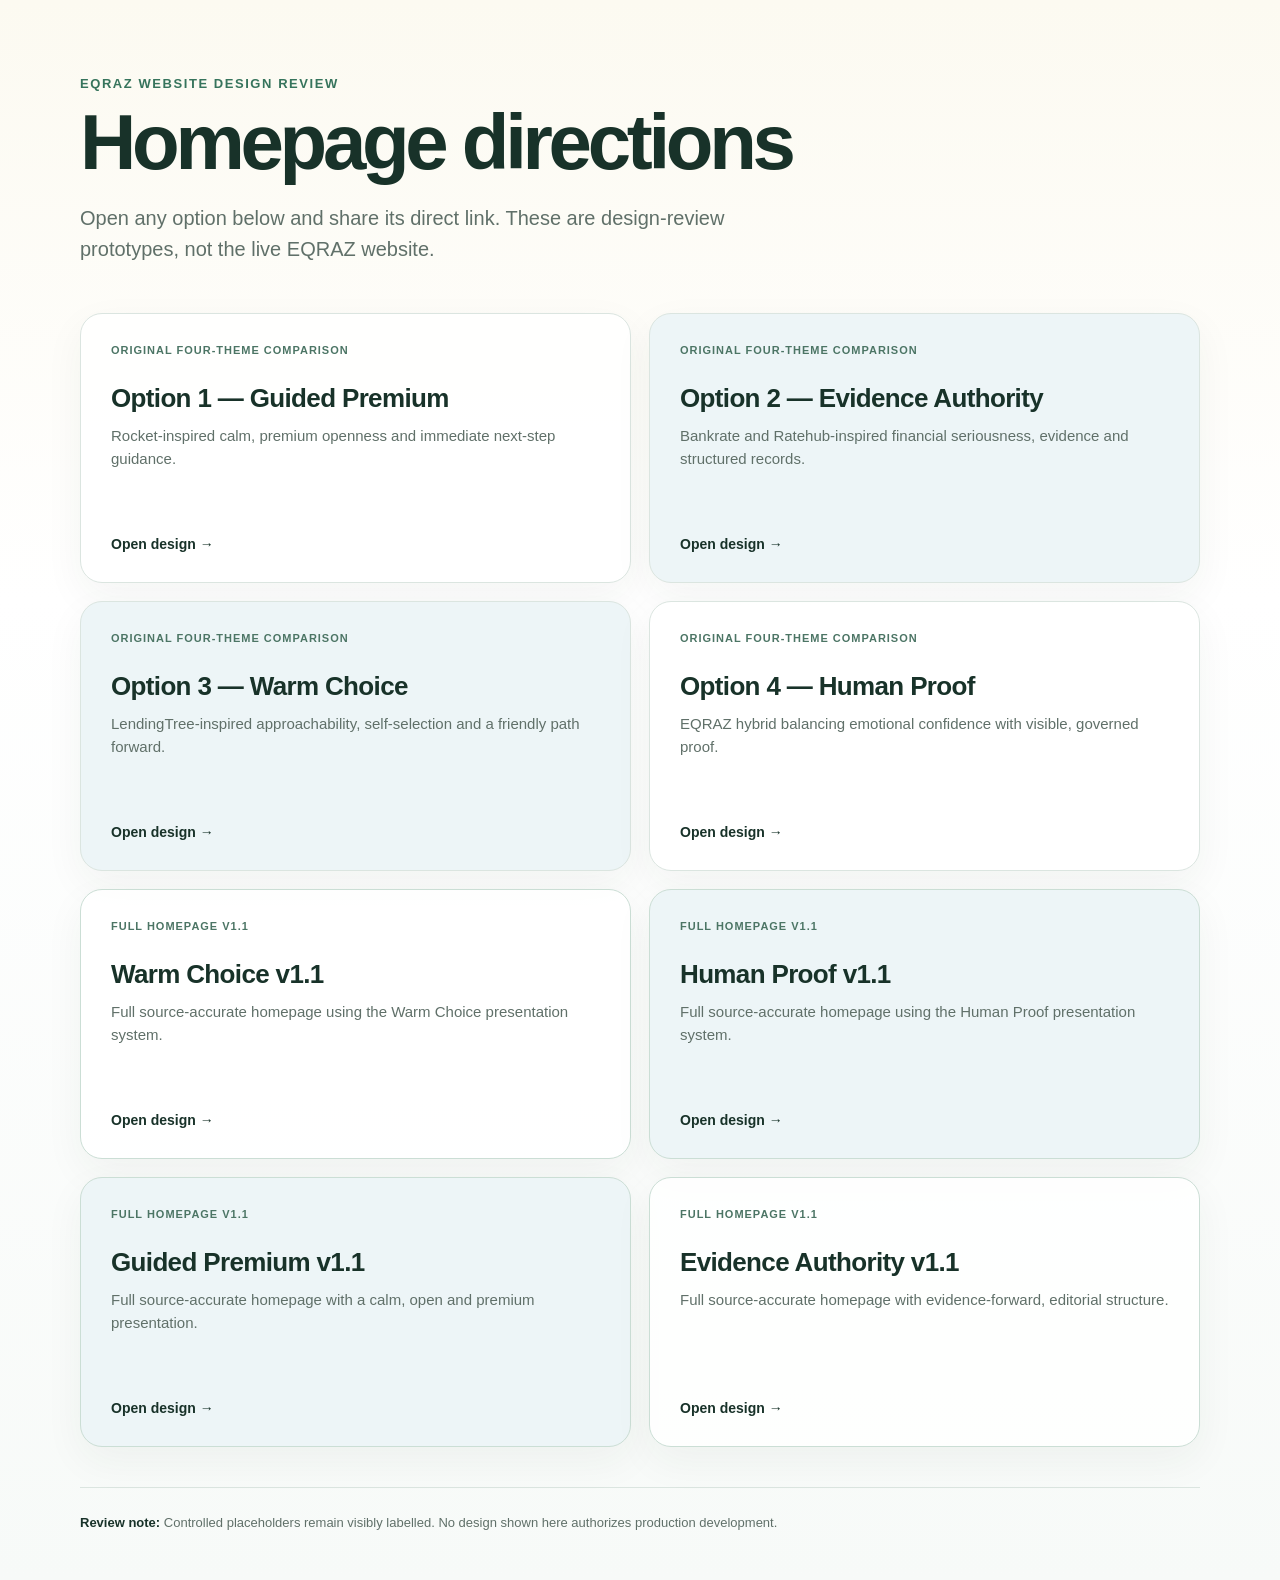
==== index.html @ 955a051c "Publish EQRAZ homepage review hub" ====
<!doctype html>
<html lang="en">
<head>
  <meta charset="utf-8">
  <meta name="viewport" content="width=device-width, initial-scale=1">
  <meta name="robots" content="noindex,nofollow">
  <title>EQRAZ Homepage Design Review</title>
  <meta name="description" content="Shareable review links for EQRAZ homepage design directions.">
  <link rel="stylesheet" href="/hub.css">
</head>
<body>
  <main>
    <section class="hero">
      <p class="eyebrow">EQRAZ website design review</p>
      <h1>Homepage directions</h1>
      <p class="intro">Open any option below and share its direct link. These are design-review prototypes, not the live EQRAZ website.</p>
    </section>
    <section class="review-grid" aria-label="Homepage review links">
      <a class="review-card" href="/themes.html#v1"><span class="group">Original four-theme comparison</span><h2>Option 1 — Guided Premium</h2><p>Rocket-inspired calm, premium openness and immediate next-step guidance.</p><span class="open">Open design <span aria-hidden="true">→</span></span></a>
      <a class="review-card" href="/themes.html#v2"><span class="group">Original four-theme comparison</span><h2>Option 2 — Evidence Authority</h2><p>Bankrate and Ratehub-inspired financial seriousness, evidence and structured records.</p><span class="open">Open design <span aria-hidden="true">→</span></span></a>
      <a class="review-card" href="/themes.html#v3"><span class="group">Original four-theme comparison</span><h2>Option 3 — Warm Choice</h2><p>LendingTree-inspired approachability, self-selection and a friendly path forward.</p><span class="open">Open design <span aria-hidden="true">→</span></span></a>
      <a class="review-card" href="/themes.html#v4"><span class="group">Original four-theme comparison</span><h2>Option 4 — Human Proof</h2><p>EQRAZ hybrid balancing emotional confidence with visible, governed proof.</p><span class="open">Open design <span aria-hidden="true">→</span></span></a>
      <a class="review-card" href="/warm-choice-v1.1.html"><span class="group">Full homepage v1.1</span><h2>Warm Choice v1.1</h2><p>Full source-accurate homepage using the Warm Choice presentation system.</p><span class="open">Open design <span aria-hidden="true">→</span></span></a>
      <a class="review-card" href="/human-proof-v1.1.html"><span class="group">Full homepage v1.1</span><h2>Human Proof v1.1</h2><p>Full source-accurate homepage using the Human Proof presentation system.</p><span class="open">Open design <span aria-hidden="true">→</span></span></a>
      <a class="review-card" href="/guided-premium-v1.1.html"><span class="group">Full homepage v1.1</span><h2>Guided Premium v1.1</h2><p>Full source-accurate homepage with a calm, open and premium presentation.</p><span class="open">Open design <span aria-hidden="true">→</span></span></a>
      <a class="review-card" href="/evidence-authority-v1.1.html"><span class="group">Full homepage v1.1</span><h2>Evidence Authority v1.1</h2><p>Full source-accurate homepage with evidence-forward, editorial structure.</p><span class="open">Open design <span aria-hidden="true">→</span></span></a>
    </section>
    <footer><strong>Review note:</strong> Controlled placeholders remain visibly labelled. No design shown here authorizes production development.</footer>
  </main>
</body>
</html>
---- hub.css ----
:root {
  --ink: #183229;
  --muted: #607069;
  --line: #dbe5e0;
  --pearl: #fcfaf1;
  --sage: #e9f3ee;
  --mist: #edf5f7;
}

* { box-sizing: border-box; }

body {
  margin: 0;
  color: var(--ink);
  background: linear-gradient(180deg, var(--pearl) 0%, #fff 38%, #f7faf8 100%);
  font-family: "Helvetica Neue", Helvetica, Arial, sans-serif;
  -webkit-font-smoothing: antialiased;
}

a { color: inherit; }
a:focus-visible { outline: 3px solid #247658; outline-offset: 4px; }

main { width: min(calc(100% - 40px), 1120px); margin: 0 auto; padding: 76px 0 46px; }
.hero { max-width: 780px; margin-bottom: 48px; }
.eyebrow { margin: 0 0 12px; color: #36745c; font-size: 13px; font-weight: 800; letter-spacing: .12em; text-transform: uppercase; }
h1 { margin: 0; font-size: clamp(44px, 7vw, 78px); font-weight: 600; line-height: 1; letter-spacing: -.055em; }
.intro { max-width: 680px; margin: 22px 0 0; color: var(--muted); font-size: 20px; line-height: 1.55; }

.review-grid { display: grid; grid-template-columns: repeat(2, minmax(0, 1fr)); gap: 18px; }
.review-card {
  min-height: 270px;
  display: flex;
  flex-direction: column;
  padding: 30px;
  border: 1px solid var(--line);
  border-radius: 22px;
  background: rgba(255,255,255,.9);
  box-shadow: 0 14px 40px rgba(30,52,43,.05);
  text-decoration: none;
  transition: transform .18s ease, box-shadow .18s ease;
}
.review-card:nth-child(4n+2), .review-card:nth-child(4n+3) { background: var(--mist); }
.review-card:nth-child(n+5) { border-color: #cbded5; }
.review-card:hover { transform: translateY(-3px); box-shadow: 0 20px 48px rgba(30,52,43,.1); }
.group { color: #4c7565; font-size: 11px; font-weight: 800; letter-spacing: .09em; text-transform: uppercase; }
h2 { margin: 28px 0 10px; font-size: 26px; line-height: 1.15; letter-spacing: -.025em; }
.review-card p { margin: 0; color: var(--muted); font-size: 15px; line-height: 1.55; }
.open { margin-top: auto; padding-top: 28px; font-size: 14px; font-weight: 800; }
footer { margin-top: 40px; padding: 25px 0 0; border-top: 1px solid var(--line); color: var(--muted); font-size: 13px; line-height: 1.6; }
footer strong { color: var(--ink); }

@media (max-width: 700px) {
  main { width: min(calc(100% - 28px), 1120px); padding-top: 50px; }
  .review-grid { grid-template-columns: 1fr; }
  .review-card { min-height: 235px; padding: 25px; }
}

@media (prefers-reduced-motion: reduce) {
  * { transition: none !important; }
}
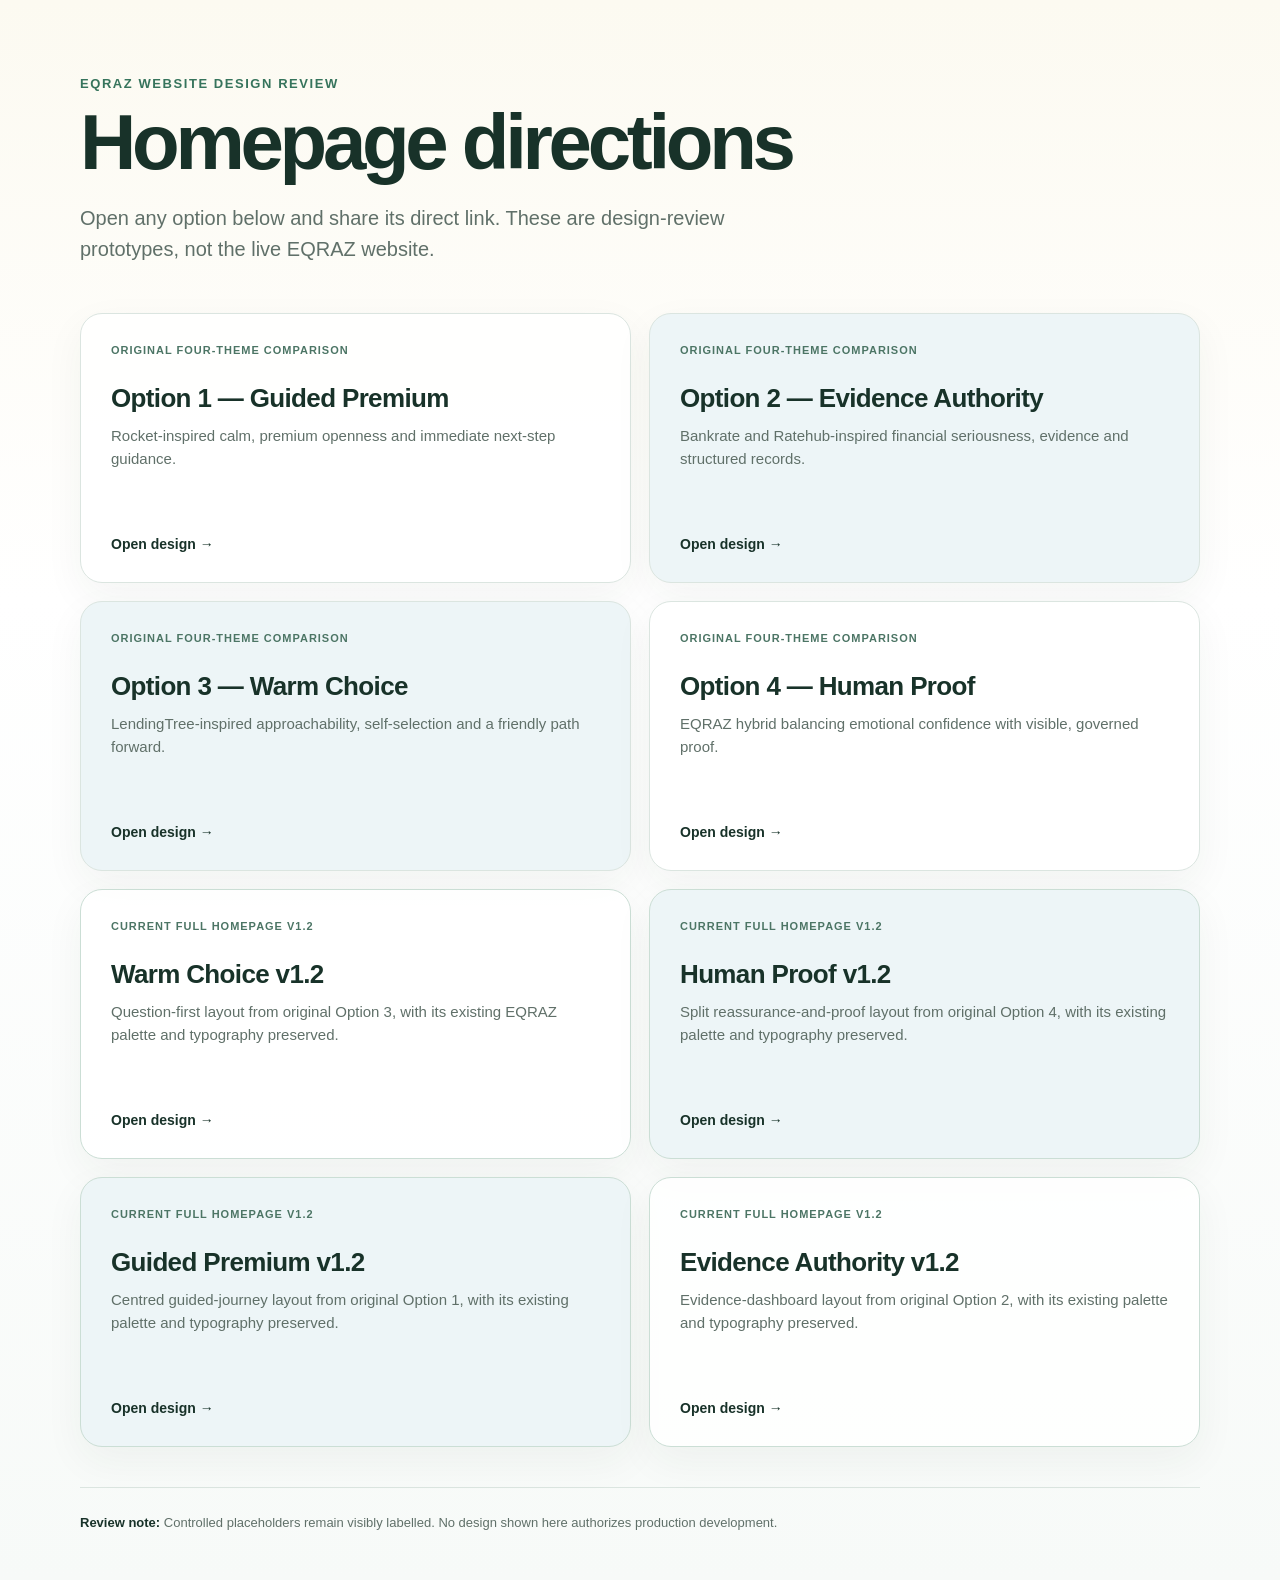
==== commit 66069618: "Publish differentiated v1.2 homepage reviews" ====
--- a/index.html
+++ b/index.html
@@ -6,7 +6,11 @@
   <meta name="robots" content="noindex,nofollow">
   <title>EQRAZ Homepage Design Review</title>
   <meta name="description" content="Shareable review links for EQRAZ homepage design directions.">
-  <link rel="stylesheet" href="/hub.css">
+  <meta property="og:title" content="EQRAZ Homepage Design Review">
+  <meta property="og:description" content="Four differentiated v1.2 homepage directions.">
+  <meta property="og:image" content="https://syedzuhairnaqvi.github.io/eqraz-website-temp/og.png">
+  <meta name="twitter:card" content="summary_large_image">
+  <link rel="stylesheet" href="./hub.css">
 </head>
 <body>
   <main>
@@ -16,14 +20,14 @@
       <p class="intro">Open any option below and share its direct link. These are design-review prototypes, not the live EQRAZ website.</p>
     </section>
     <section class="review-grid" aria-label="Homepage review links">
-      <a class="review-card" href="/themes.html#v1"><span class="group">Original four-theme comparison</span><h2>Option 1 — Guided Premium</h2><p>Rocket-inspired calm, premium openness and immediate next-step guidance.</p><span class="open">Open design <span aria-hidden="true">→</span></span></a>
-      <a class="review-card" href="/themes.html#v2"><span class="group">Original four-theme comparison</span><h2>Option 2 — Evidence Authority</h2><p>Bankrate and Ratehub-inspired financial seriousness, evidence and structured records.</p><span class="open">Open design <span aria-hidden="true">→</span></span></a>
-      <a class="review-card" href="/themes.html#v3"><span class="group">Original four-theme comparison</span><h2>Option 3 — Warm Choice</h2><p>LendingTree-inspired approachability, self-selection and a friendly path forward.</p><span class="open">Open design <span aria-hidden="true">→</span></span></a>
-      <a class="review-card" href="/themes.html#v4"><span class="group">Original four-theme comparison</span><h2>Option 4 — Human Proof</h2><p>EQRAZ hybrid balancing emotional confidence with visible, governed proof.</p><span class="open">Open design <span aria-hidden="true">→</span></span></a>
-      <a class="review-card" href="/warm-choice-v1.1.html"><span class="group">Full homepage v1.1</span><h2>Warm Choice v1.1</h2><p>Full source-accurate homepage using the Warm Choice presentation system.</p><span class="open">Open design <span aria-hidden="true">→</span></span></a>
-      <a class="review-card" href="/human-proof-v1.1.html"><span class="group">Full homepage v1.1</span><h2>Human Proof v1.1</h2><p>Full source-accurate homepage using the Human Proof presentation system.</p><span class="open">Open design <span aria-hidden="true">→</span></span></a>
-      <a class="review-card" href="/guided-premium-v1.1.html"><span class="group">Full homepage v1.1</span><h2>Guided Premium v1.1</h2><p>Full source-accurate homepage with a calm, open and premium presentation.</p><span class="open">Open design <span aria-hidden="true">→</span></span></a>
-      <a class="review-card" href="/evidence-authority-v1.1.html"><span class="group">Full homepage v1.1</span><h2>Evidence Authority v1.1</h2><p>Full source-accurate homepage with evidence-forward, editorial structure.</p><span class="open">Open design <span aria-hidden="true">→</span></span></a>
+      <a class="review-card" href="./themes.html#v1"><span class="group">Original four-theme comparison</span><h2>Option 1 — Guided Premium</h2><p>Rocket-inspired calm, premium openness and immediate next-step guidance.</p><span class="open">Open design <span aria-hidden="true">→</span></span></a>
+      <a class="review-card" href="./themes.html#v2"><span class="group">Original four-theme comparison</span><h2>Option 2 — Evidence Authority</h2><p>Bankrate and Ratehub-inspired financial seriousness, evidence and structured records.</p><span class="open">Open design <span aria-hidden="true">→</span></span></a>
+      <a class="review-card" href="./themes.html#v3"><span class="group">Original four-theme comparison</span><h2>Option 3 — Warm Choice</h2><p>LendingTree-inspired approachability, self-selection and a friendly path forward.</p><span class="open">Open design <span aria-hidden="true">→</span></span></a>
+      <a class="review-card" href="./themes.html#v4"><span class="group">Original four-theme comparison</span><h2>Option 4 — Human Proof</h2><p>EQRAZ hybrid balancing emotional confidence with visible, governed proof.</p><span class="open">Open design <span aria-hidden="true">→</span></span></a>
+      <a class="review-card" href="./warm-choice-v1.2.html"><span class="group">Current full homepage v1.2</span><h2>Warm Choice v1.2</h2><p>Question-first layout from original Option 3, with its existing EQRAZ palette and typography preserved.</p><span class="open">Open design <span aria-hidden="true">→</span></span></a>
+      <a class="review-card" href="./human-proof-v1.2.html"><span class="group">Current full homepage v1.2</span><h2>Human Proof v1.2</h2><p>Split reassurance-and-proof layout from original Option 4, with its existing palette and typography preserved.</p><span class="open">Open design <span aria-hidden="true">→</span></span></a>
+      <a class="review-card" href="./guided-premium-v1.2.html"><span class="group">Current full homepage v1.2</span><h2>Guided Premium v1.2</h2><p>Centred guided-journey layout from original Option 1, with its existing palette and typography preserved.</p><span class="open">Open design <span aria-hidden="true">→</span></span></a>
+      <a class="review-card" href="./evidence-authority-v1.2.html"><span class="group">Current full homepage v1.2</span><h2>Evidence Authority v1.2</h2><p>Evidence-dashboard layout from original Option 2, with its existing palette and typography preserved.</p><span class="open">Open design <span aria-hidden="true">→</span></span></a>
     </section>
     <footer><strong>Review note:</strong> Controlled placeholders remain visibly labelled. No design shown here authorizes production development.</footer>
   </main>
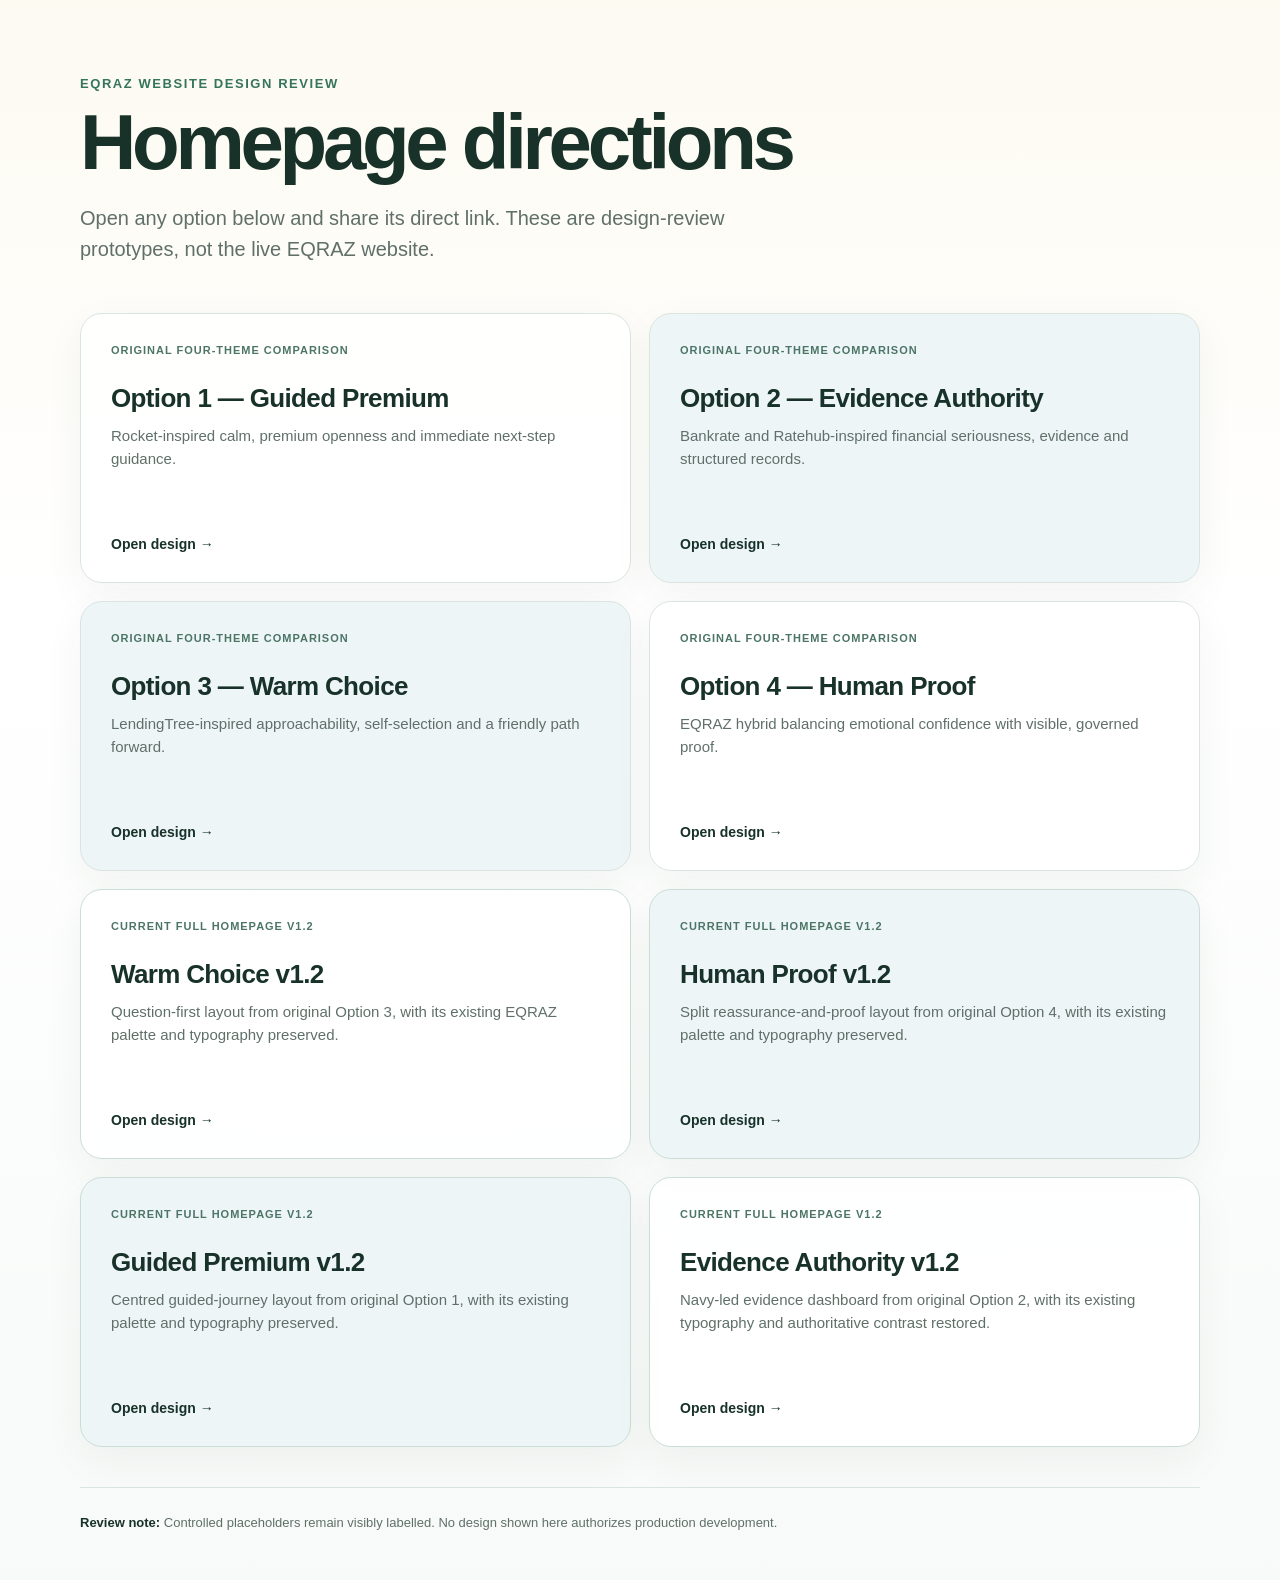
==== commit 86a29be0: "Restore navy Evidence Authority v1.2 theme" ====
--- a/index.html
+++ b/index.html
@@ -27,7 +27,7 @@
       <a class="review-card" href="./warm-choice-v1.2.html"><span class="group">Current full homepage v1.2</span><h2>Warm Choice v1.2</h2><p>Question-first layout from original Option 3, with its existing EQRAZ palette and typography preserved.</p><span class="open">Open design <span aria-hidden="true">→</span></span></a>
       <a class="review-card" href="./human-proof-v1.2.html"><span class="group">Current full homepage v1.2</span><h2>Human Proof v1.2</h2><p>Split reassurance-and-proof layout from original Option 4, with its existing palette and typography preserved.</p><span class="open">Open design <span aria-hidden="true">→</span></span></a>
       <a class="review-card" href="./guided-premium-v1.2.html"><span class="group">Current full homepage v1.2</span><h2>Guided Premium v1.2</h2><p>Centred guided-journey layout from original Option 1, with its existing palette and typography preserved.</p><span class="open">Open design <span aria-hidden="true">→</span></span></a>
-      <a class="review-card" href="./evidence-authority-v1.2.html"><span class="group">Current full homepage v1.2</span><h2>Evidence Authority v1.2</h2><p>Evidence-dashboard layout from original Option 2, with its existing palette and typography preserved.</p><span class="open">Open design <span aria-hidden="true">→</span></span></a>
+      <a class="review-card" href="./evidence-authority-v1.2.html"><span class="group">Current full homepage v1.2</span><h2>Evidence Authority v1.2</h2><p>Navy-led evidence dashboard from original Option 2, with its existing typography and authoritative contrast restored.</p><span class="open">Open design <span aria-hidden="true">→</span></span></a>
     </section>
     <footer><strong>Review note:</strong> Controlled placeholders remain visibly labelled. No design shown here authorizes production development.</footer>
   </main>
